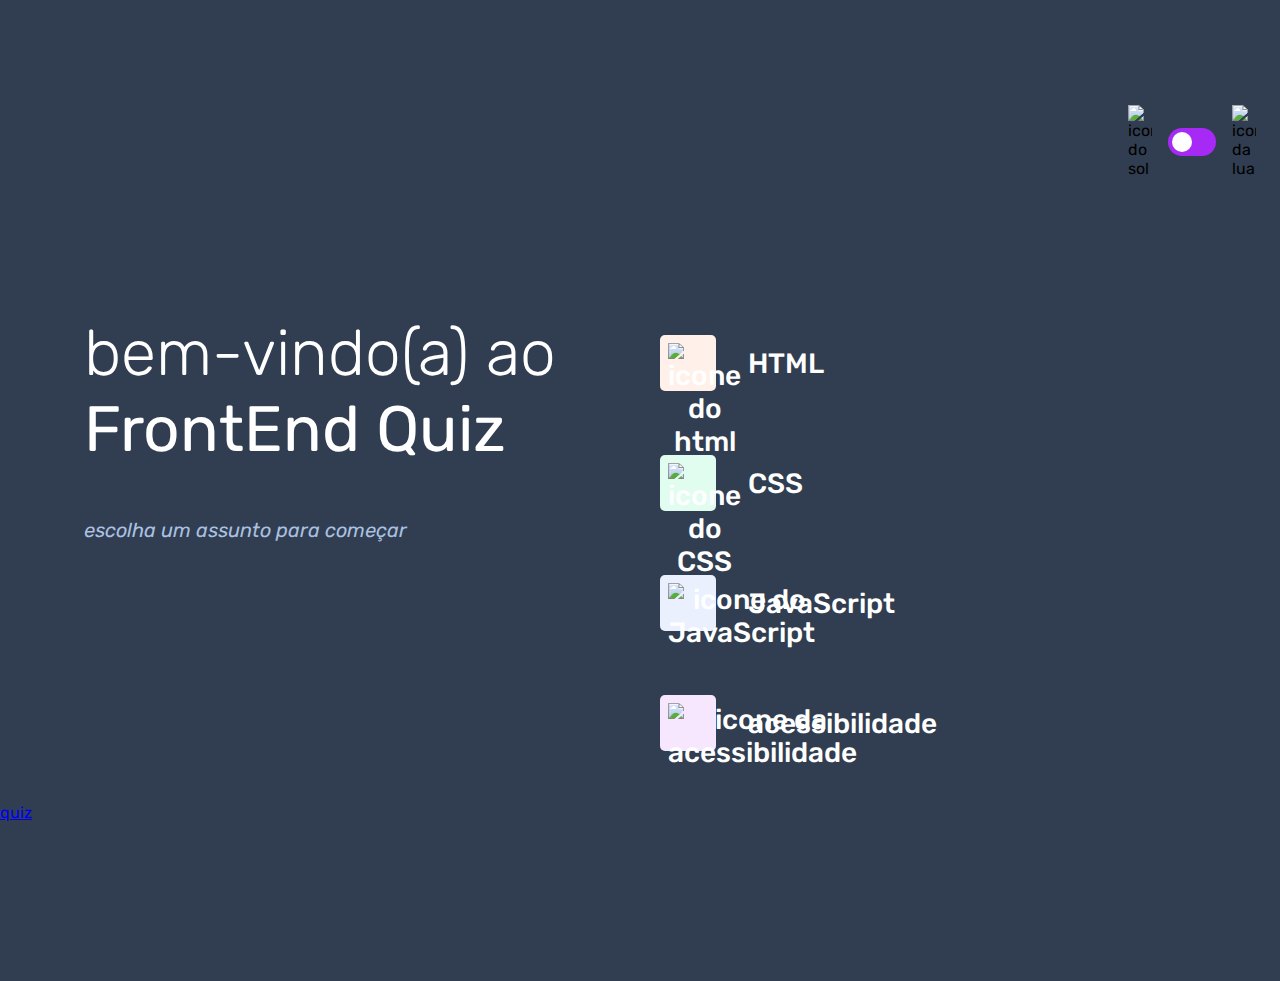
==== index.html @ 1d9ed28d "Criação da pagina do quiz" ====
<!DOCTYPE html>
<html lang="pt-BR">
<head>
    <meta charset="UTF-8">
    <meta name="viewport" content="width=device-width, initial-scale=1.0">
    <link rel="preconnect" href="https://fonts.googleapis.com">
    <link rel="preconnect" href="https://fonts.gstatic.com" crossorigin>
    <link href="https://fonts.googleapis.com/css2?family=Rubik:ital,wght@0,300..900;1,300..900&display=swap" rel="stylesheet">
    <link rel="stylesheet" href="style.css">
    <title>Quiz app</title>
</head>
<body class="escuro">
    <header>
        <div class="tema">
            <img src="./assets/images/icon-sun-dark.svg" alt="icone do sol">
            <button>
                <div></div>
            </button>
            <img src="./assets/images/icon-moon-dark.svg" alt="icone da lua">
        </div>
        
    </header>

    <main>
        <section class="boas_vindas">
            <h1>
                 bem-vindo(a) ao <br> 
                <strong>FrontEnd Quiz</strong>
            </h1>

            <p>escolha um assunto para começar</p>
        </section>

        <section class="assuntos">
            <button class="botao_html">
                <div>
                    <img src="./assets/images/icon-html.svg" alt="icone do html">
                </div>
                HTML
            </button>


            <button class="botao_css">
                <div>
                    <img src="./assets/images/icon-css.svg" alt="icone do CSS">
                </div>
                CSS
            </button>


            <button class="botao_javascript">
                <div>
                    <img src="./assets/images/icon-js.svg" alt="icone do JavaScript">
                </div>
                JavaScript
            </button>

            <button class="botao_acessibilidade">
                <div>
                    <img src="./assets/images/icon-accessibility.svg" alt="icone da acessibilidade">
                </div>
                acessibilidade
            </button>

        </section>  
    </main>
    <a href="./pages/quiz/quiz.html">quiz</a>
</body>
</html>
---- style.css ----
* {
    margin: 0;
    padding: 0;
    box-sizing: border-box;
    font-family: "Rubik", sans-serif;
    -webkit-font-smoothing: antialiased;

}

:root {

    --bg-color: #f4f6fa;
    --purple: #a729f5;
    --primary-text-color: #313e51;
    --secondary-text-color: #626c7f;
    --button-bg: #fff;
    --shadow: 0px 16px 40px 0px rgba(143, 160, 193, 0.14);
    --bg-html: #fff1e9;
    --bg-css: #e0fdef;
    --bg-javascript: #ebf0ff;
    --bg-acessibilidade: #f6e7ff;
    --white: #fff;
    --bg-mobile: url(./assets/images/pattern-background-mobile-light.svg);
    --bg-desktop: url(./assets/images/pattern-background-desktop-light.svg);

}

body.escuro {
    --bg-color: #313e51;
    --bg-mobile: url(./assets/images/pattern-background-mobile-dark.svg);
    --bg-desktop: url(./assets/images/pattern-background-desktop-dark.svg);
    --primary-text-color: #fff;
    --secondary-text-color: #abc1e1;
    --button-bg: #3b4d66;
    --shadow: 0px 16px 40px 0px rgba(49, 52, 81, 0.14;)

}


body {
    height: 100svh;
    background: var(--bg-mobile); var(--bg-color);
    background-repeat: no-repeat;
    background-size: cover;

}

header {

    padding: 16px 24px;
    display: flex;
    justify-content: flex-end;
}

.tema {
    padding: 8px 0;
    display: flex;
    align-items: center;
    gap: 8px;


}

.tema img {
    width: 16px;

}


.tema button {

    height: 20px;
    width: 32px;
    background: var(--purple);
    border: 0;
    border-radius: 999px;
    padding: 4px;

}

.tema button div {
    background: var(--white);
    width: 12px;
    height: 12px;
    border-radius: 999px;

}

main {
    padding: 32px 24px;
}

.boas_vindas {
    margin-bottom: 40px;

}

.boas_vindas h1 {
    font-size: 40px;
    font-weight: 300;
    color: var(--primary-text-color);
    margin-bottom: 16px;

}

.boas_vindasin h1 strong {
    font-weight: 500;
}

.boas_vindas p {
    color: var(--secondary-text-color);
    font-size: 14px;
    line-height: 150%;
    font-style: italic;
}

.assuntos {
    display: flex;
    flex-direction: column;
    gap: 12px;
}
.assuntos button {
    border: none;
    background: var(--button-vg);
    display: flex;
    align-items: center;
    gap: 16px;
    padding: 12px;
    border-radius: 12px;
    box-shadow: var(--shadow);
    font-size: 18px;
    font-weight: 500;
    color: var(--primary-text-color);

}

.assuntos button div {
    width: 40px;
    height: 40px;
    padding: 5px;
    border-radius: 5px;
}

.assuntos button img {
    width: 100%;
}

.botao_html div {
    background: var(--bg-html);
}

.botao_css div {
    background: var(--bg-css);
}

.botao_javascript div {
    background: var(--bg-javascript);
}

.botao_acessibilidade div {
    background: var(--bg-acessibilidade);
}

@media(min-width: 1100px) {
    body {
        background: var(--bg-desktop) var(--bg-color);
        background-size: cover;
        background-repeat: no-repeat;
    }

    header {
        margin-block: 81px;
    }

    .tema {
        gap: 16px;
    }

    .tema img {
        width: 24px;
    }

    .tema button {
        width: 48px;
        height: 28px;
    }

    .tema button div {
        width: 20px;
        height: 20px;
    }

    main {
        display: flex;
        max-width: 1160px;
        margin-inline: auto;
    }

    section {
        width: 100%;
    }

    .boas_vindas h1 {
        font-size: 64px;
        margin-bottom: 48px;
    }

    .boas_vindas p {
        font-size: 20px;
    }

    .assuntos {
        gap: 24px;
    }

    .assuntos button {
        font-size: 28px;
        padding: 20px;
        gap: 32px;

    }

    .assuntos button div {
        width: 56px;
        height: 56px;
        padding: 8px;
    }
}
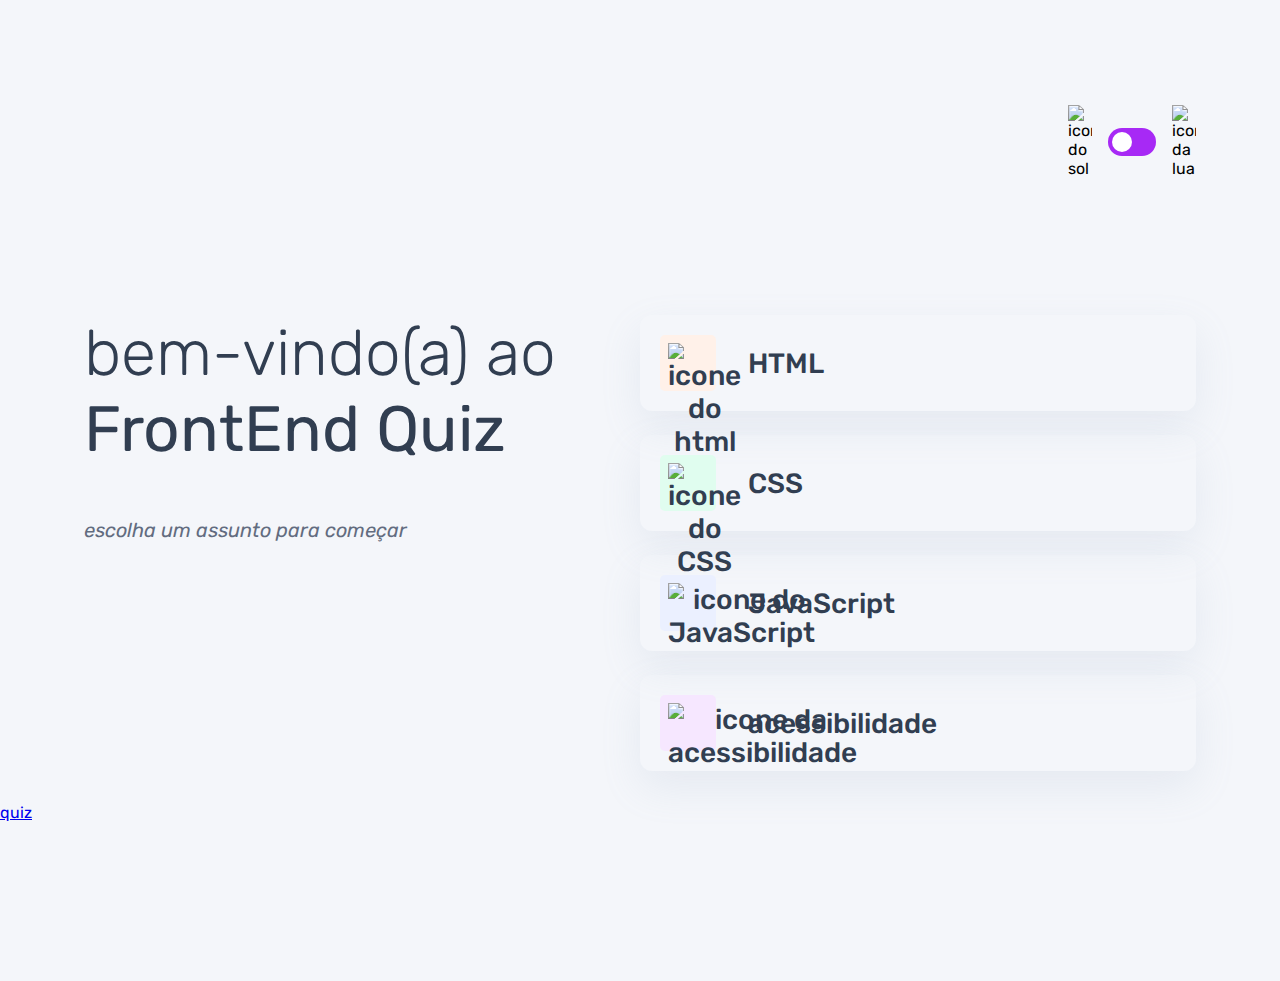
==== commit dce9bd96: "primeiros auste no tema no js" ====
--- a/index.html
+++ b/index.html
@@ -7,9 +7,10 @@
     <link rel="preconnect" href="https://fonts.gstatic.com" crossorigin>
     <link href="https://fonts.googleapis.com/css2?family=Rubik:ital,wght@0,300..900;1,300..900&display=swap" rel="stylesheet">
     <link rel="stylesheet" href="style.css">
+    <script src="./script.js" defer></script>
     <title>Quiz app</title>
 </head>
-<body class="escuro">
+<body>
     <header>
         <div class="tema">
             <img src="./assets/images/icon-sun-dark.svg" alt="icone do sol">
--- a/style.css
+++ b/style.css
@@ -50,6 +50,8 @@
     padding: 16px 24px;
     display: flex;
     justify-content: flex-end;
+    max-width: 1160px;
+    margin-inline: auto;
 }
 
 .tema {
@@ -75,6 +77,8 @@
     border: 0;
     border-radius: 999px;
     padding: 4px;
+    display: flex;
+    
 
 }
 
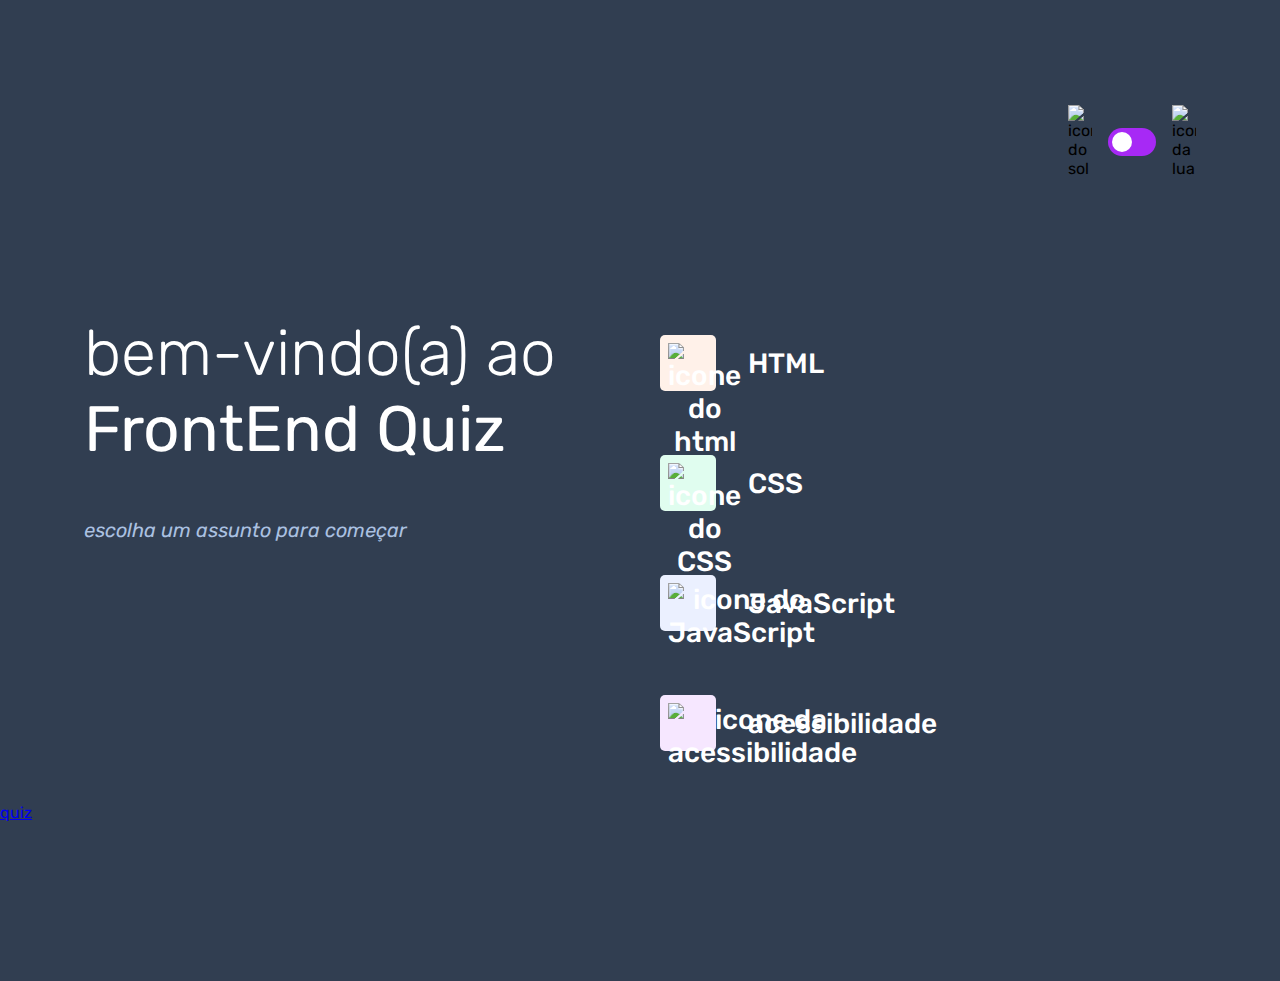
==== commit 20dd3b75: "criação de um helper responsavel por mudar o tema" ====
--- a/index.html
+++ b/index.html
@@ -7,10 +7,10 @@
     <link rel="preconnect" href="https://fonts.gstatic.com" crossorigin>
     <link href="https://fonts.googleapis.com/css2?family=Rubik:ital,wght@0,300..900;1,300..900&display=swap" rel="stylesheet">
     <link rel="stylesheet" href="style.css">
-    <script src="./script.js" defer></script>
+    <script src="./script.js" type="module" defer></script>
     <title>Quiz app</title>
 </head>
-<body>
+<body class="escuro">
     <header>
         <div class="tema">
             <img src="./assets/images/icon-sun-dark.svg" alt="icone do sol">
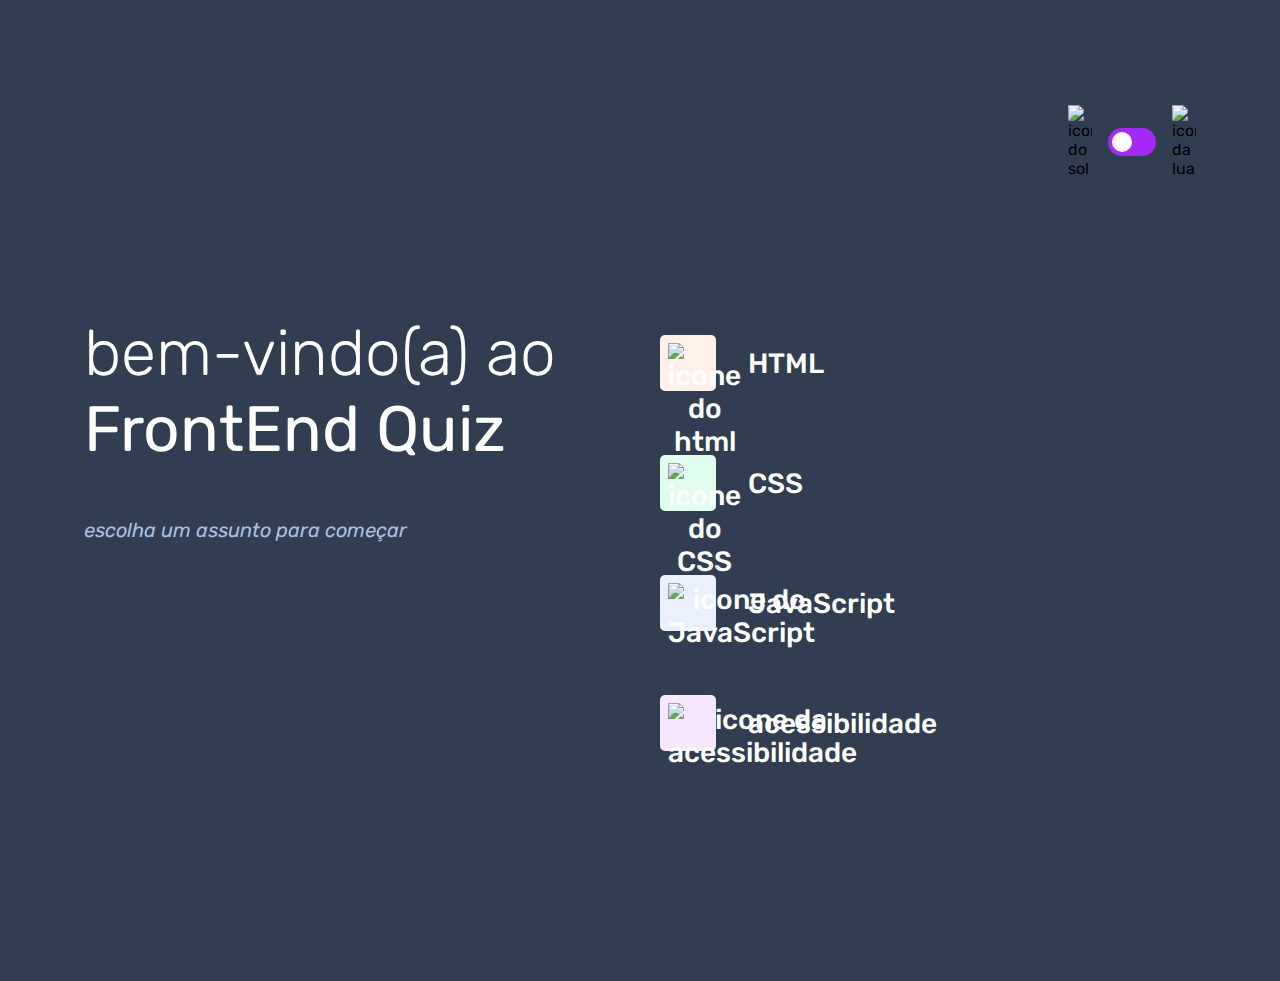
==== commit e880ee72: "adicionada a função para escolher o tema do quiz no indez.html" ====
--- a/index.html
+++ b/index.html
@@ -65,6 +65,6 @@
 
         </section>  
     </main>
-    <a href="./pages/quiz/quiz.html">quiz</a>
+
 </body>
 </html>--- a/style.css
+++ b/style.css
@@ -78,6 +78,7 @@
     border-radius: 999px;
     padding: 4px;
     display: flex;
+    cursor: pointer;
     
 
 }
@@ -135,6 +136,7 @@
     font-size: 18px;
     font-weight: 500;
     color: var(--primary-text-color);
+    cursor: pointer;
 
 }
 
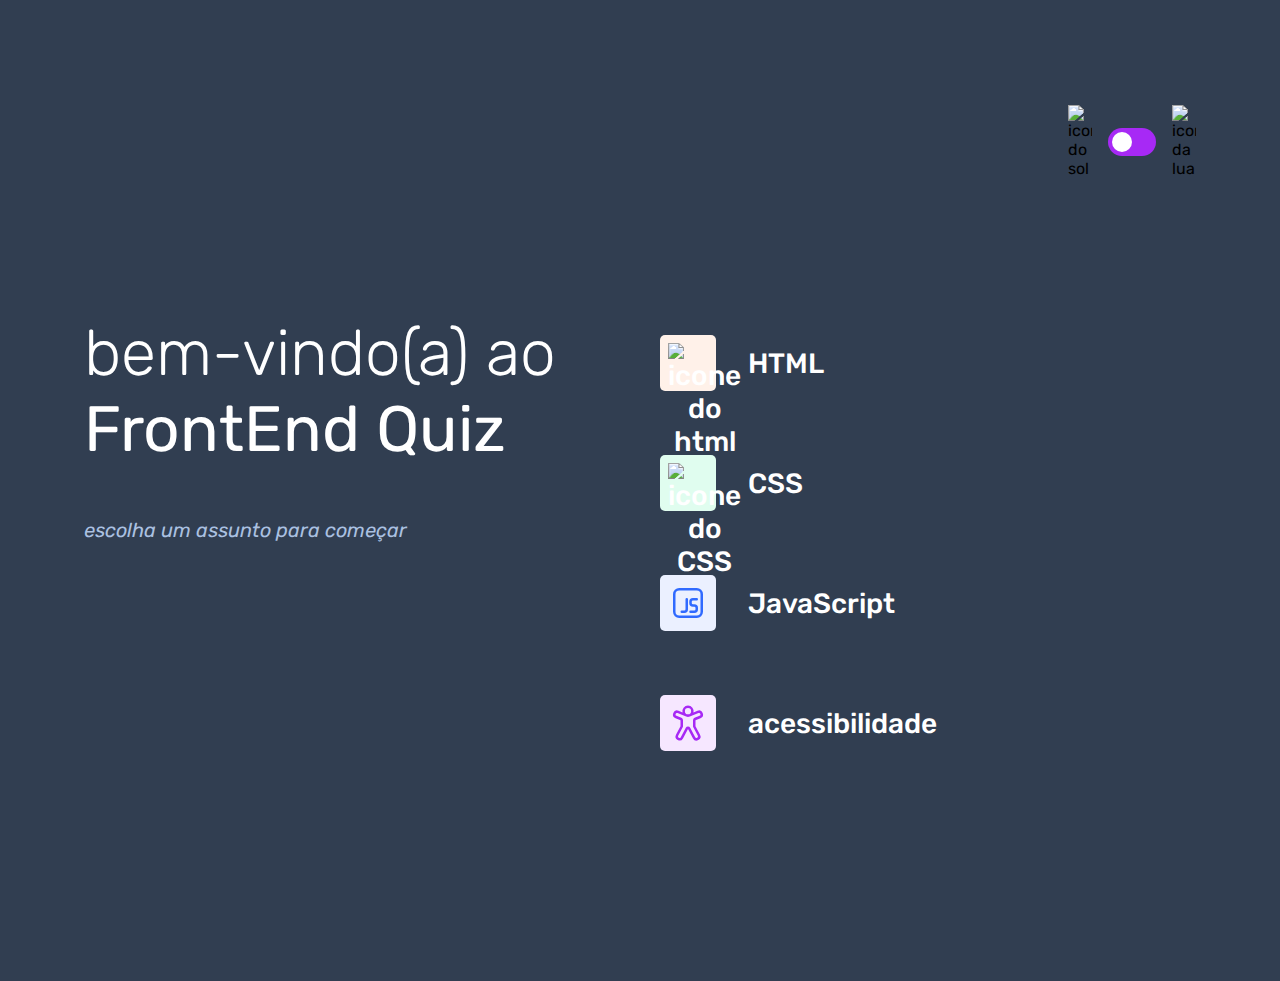
==== commit 210f9a3d: "alteração dinamica da pagina" ====
--- a/index.html
+++ b/index.html
@@ -51,14 +51,14 @@
 
             <button class="botao_javascript">
                 <div>
-                    <img src="./assets/images/icon-js.svg" alt="icone do JavaScript">
+                    <img src="./assets/images/icon-javascript.svg" alt="icone do JavaScript">
                 </div>
                 JavaScript
             </button>
 
             <button class="botao_acessibilidade">
                 <div>
-                    <img src="./assets/images/icon-accessibility.svg" alt="icone da acessibilidade">
+                    <img src="./assets/images/icon-acessibilidade.svg" alt="icone da acessibilidade">
                 </div>
                 acessibilidade
             </button>
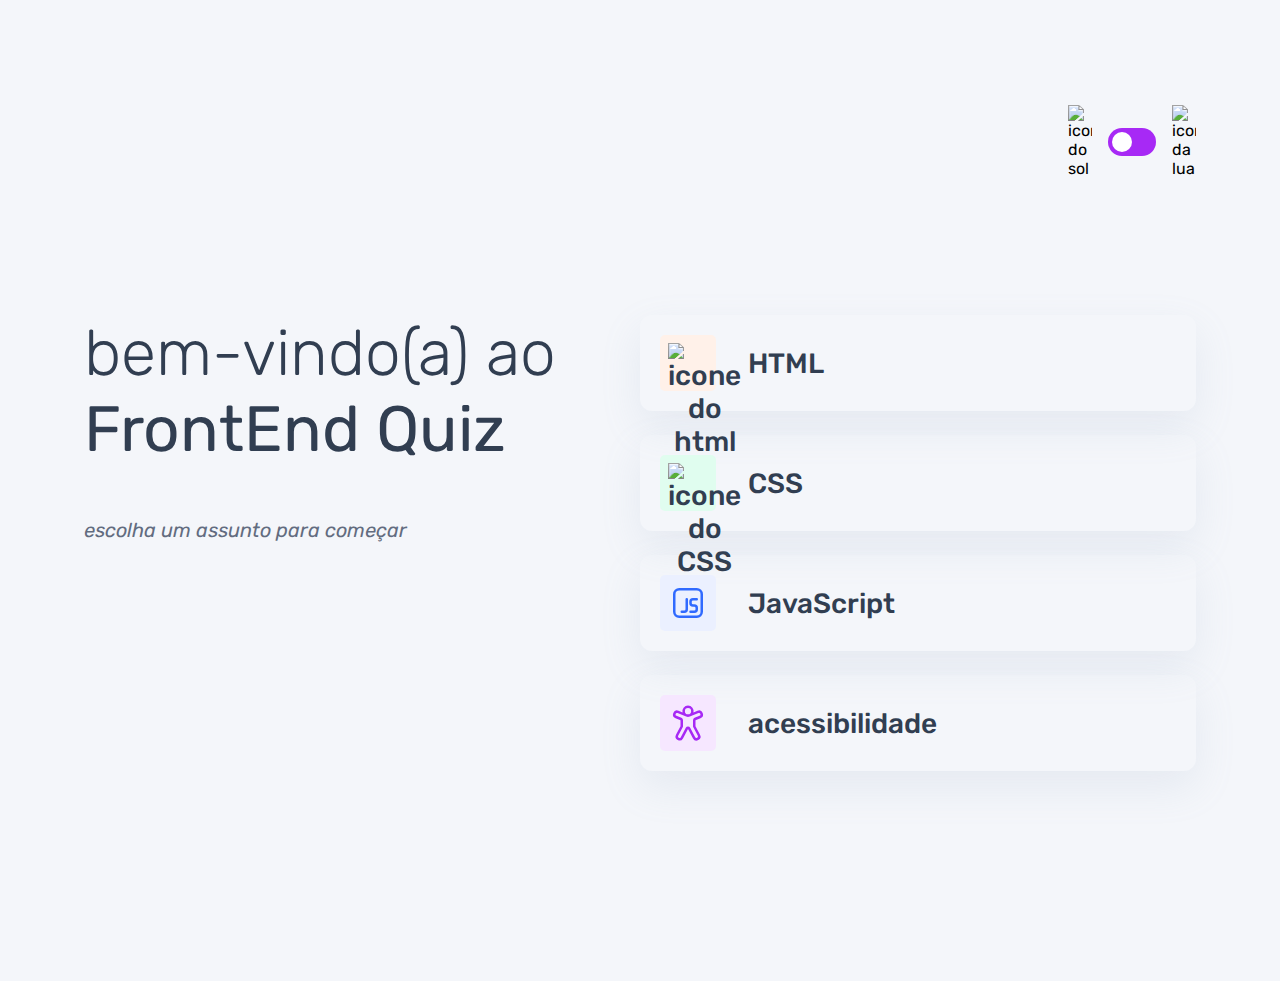
==== commit c7d16a5e: "Boa noite professor, estou fazendo esse commit, mas não estou achando o erro do porque não esta busc" ====
--- a/index.html
+++ b/index.html
@@ -10,7 +10,7 @@
     <script src="./script.js" type="module" defer></script>
     <title>Quiz app</title>
 </head>
-<body class="escuro">
+<body class="">
     <header>
         <div class="tema">
             <img src="./assets/images/icon-sun-dark.svg" alt="icone do sol">
@@ -37,7 +37,7 @@
                 <div>
                     <img src="./assets/images/icon-html.svg" alt="icone do html">
                 </div>
-                HTML
+               <span> HTML</span>
             </button>
 
 
@@ -45,7 +45,7 @@
                 <div>
                     <img src="./assets/images/icon-css.svg" alt="icone do CSS">
                 </div>
-                CSS
+                <span>CSS</span>
             </button>
 
 
@@ -53,18 +53,19 @@
                 <div>
                     <img src="./assets/images/icon-javascript.svg" alt="icone do JavaScript">
                 </div>
-                JavaScript
+                <span>JavaScript</span>
             </button>
 
             <button class="botao_acessibilidade">
                 <div>
                     <img src="./assets/images/icon-acessibilidade.svg" alt="icone da acessibilidade">
                 </div>
-                acessibilidade
+                <span>acessibilidade</span>
             </button>
 
         </section>  
     </main>
 
+
 </body>
 </html>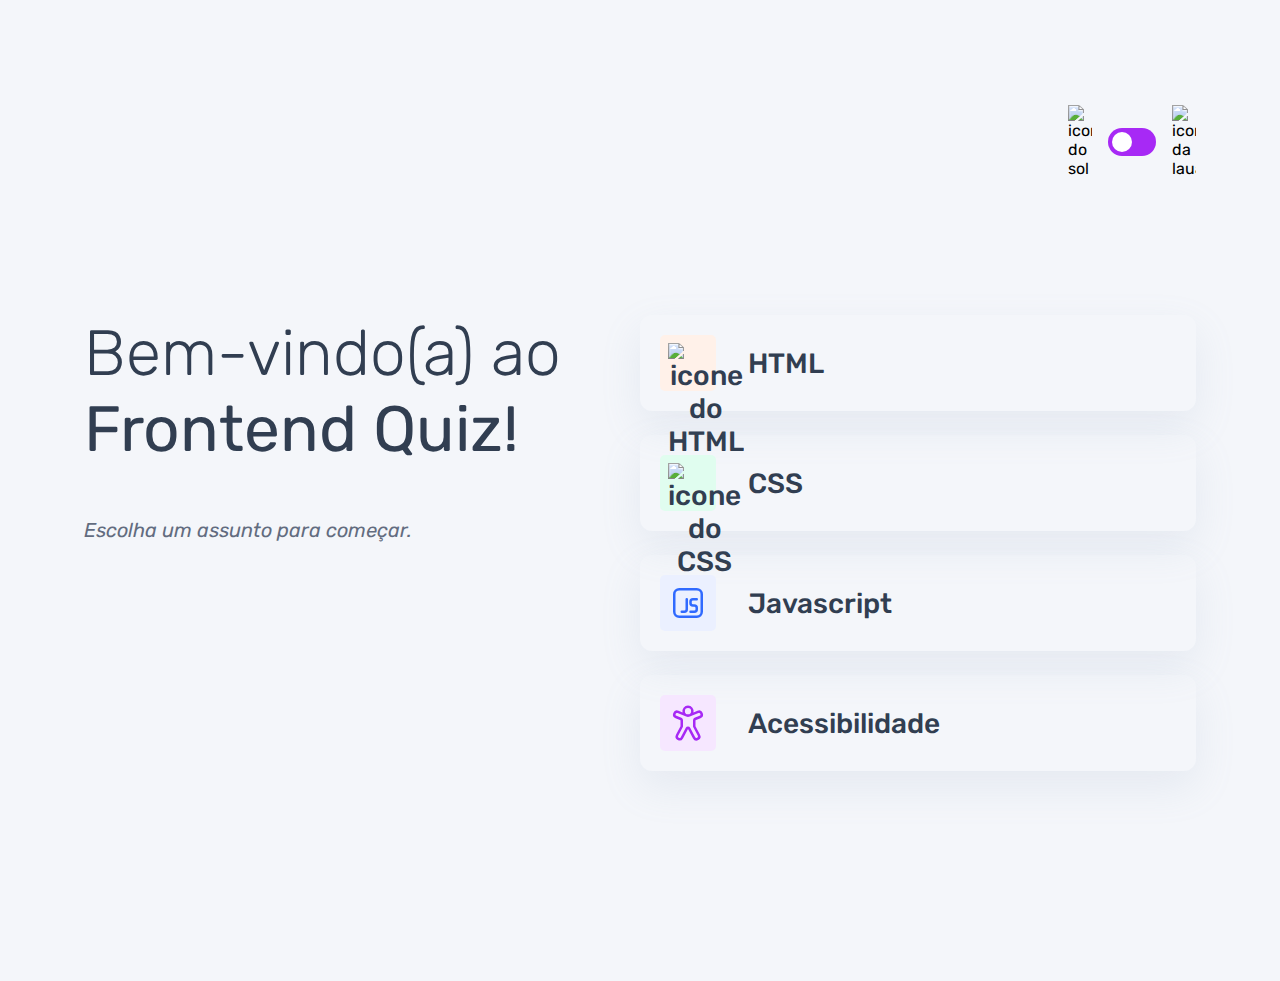
==== commit af5ae09c: "Erros corrigidos, obrigado professor" ====
--- a/index.html
+++ b/index.html
@@ -8,38 +8,38 @@
     <link href="https://fonts.googleapis.com/css2?family=Rubik:ital,wght@0,300..900;1,300..900&display=swap" rel="stylesheet">
     <link rel="stylesheet" href="style.css">
     <script src="./script.js" type="module" defer></script>
-    <title>Quiz app</title>
+    <title>Quiz App</title>
 </head>
-<body class="">
+<body>
     <header>
-        <div class="tema">
-            <img src="./assets/images/icon-sun-dark.svg" alt="icone do sol">
-            <button>
-                <div></div>
-            </button>
-            <img src="./assets/images/icon-moon-dark.svg" alt="icone da lua">
-        </div>
-        
+      <div class="tema">
+        <img src="./assets/images/icon-sun-dark.svg" alt="icone do sol">
+        <button>
+            <div></div>
+          </button>
+          <img src="./assets/images/icon-moon-dark.svg" alt="icone da laua">  
+
+      </div>
+     
     </header>
 
     <main>
         <section class="boas_vindas">
             <h1>
-                 bem-vindo(a) ao <br> 
-                <strong>FrontEnd Quiz</strong>
+                Bem-vindo(a) ao <br> 
+                <strong>Frontend Quiz!</strong>
             </h1>
 
-            <p>escolha um assunto para começar</p>
+            <p>Escolha um assunto para começar.</p>
         </section>
 
         <section class="assuntos">
             <button class="botao_html">
                 <div>
-                    <img src="./assets/images/icon-html.svg" alt="icone do html">
+                    <img src="./assets/images/icon-html.svg" alt="icone do HTML">
                 </div>
-               <span> HTML</span>
+                <span> HTML</span>
             </button>
-
 
             <button class="botao_css">
                 <div>
@@ -48,24 +48,21 @@
                 <span>CSS</span>
             </button>
 
-
             <button class="botao_javascript">
                 <div>
-                    <img src="./assets/images/icon-javascript.svg" alt="icone do JavaScript">
+                    <img src="./assets/images/icon-javascript.svg" alt="icone do Javascript">
                 </div>
-                <span>JavaScript</span>
+                <span>Javascript</span>
             </button>
 
             <button class="botao_acessibilidade">
                 <div>
                     <img src="./assets/images/icon-acessibilidade.svg" alt="icone da acessibilidade">
                 </div>
-                <span>acessibilidade</span>
+                <span>Acessibilidade</span>
             </button>
 
-        </section>  
+        </section>
     </main>
-
-
 </body>
 </html>